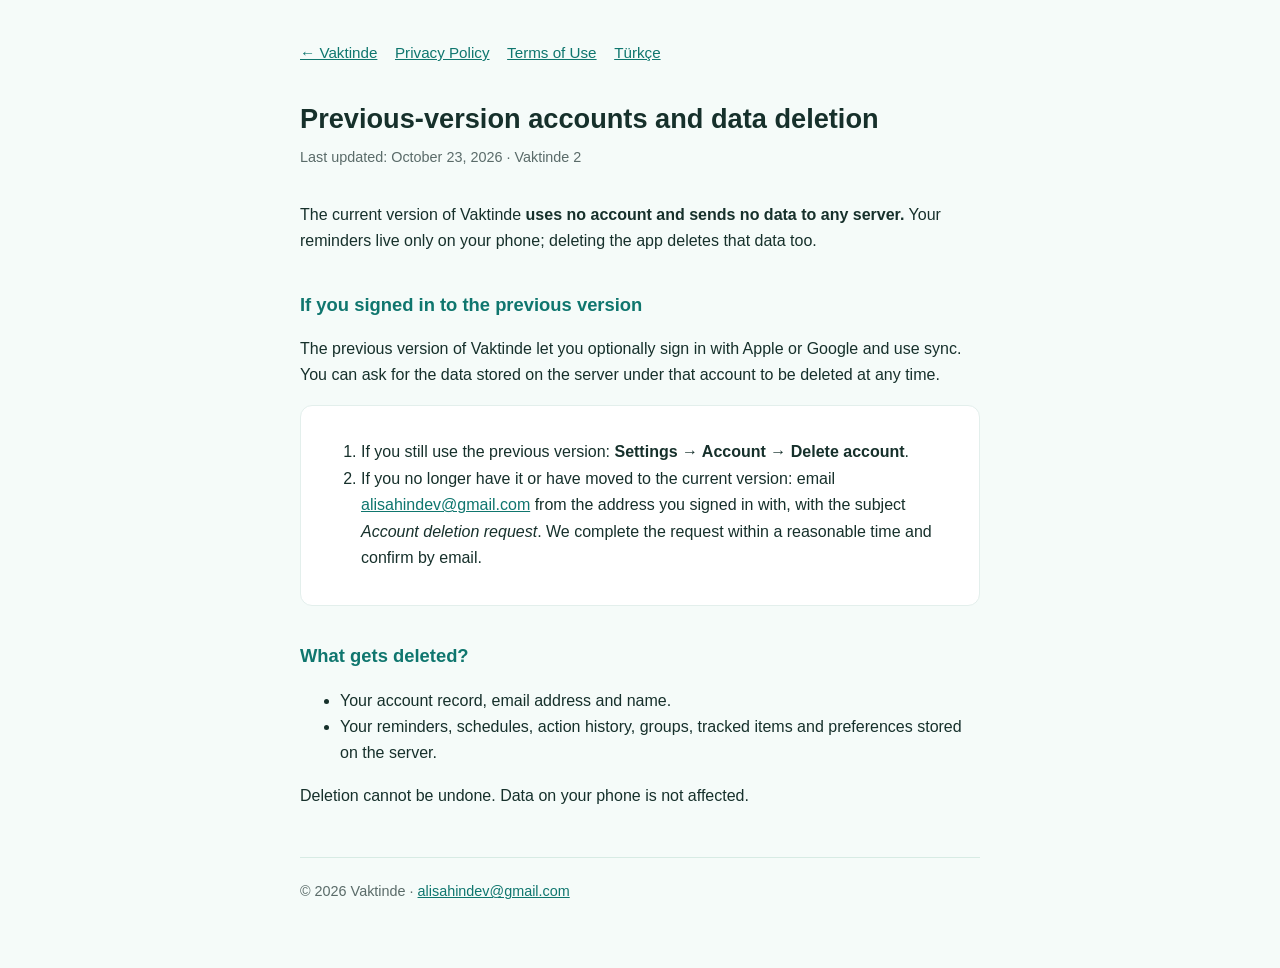
==== delete-account-en.html @ 58a7aeb7 "Update legal pages for Vaktinde 2 Vaktinde 2 has no account and no server: reminders stay on the pho" ====
<!doctype html>
<html lang="en">
<head>
<meta charset="utf-8">
<meta name="viewport" content="width=device-width, initial-scale=1">
<title>Vaktinde — Previous-version accounts and data deletion</title>
<link rel="stylesheet" href="style.css">
</head>
<body>
<nav class="nav"><a href="index.html">← Vaktinde</a><a href="privacy-en.html">Privacy Policy</a><a href="terms-en.html">Terms of Use</a><a href="delete-account.html" hreflang="tr">Türkçe</a></nav>

<h1>Previous-version accounts and data deletion</h1>
<p class="updated">Last updated: October 23, 2026 · Vaktinde 2</p>

<p>The current version of Vaktinde <strong>uses no account and sends no data to any server.</strong> Your reminders live only on your phone; deleting the app deletes that data too.</p>

<h2>If you signed in to the previous version</h2>
<p>The previous version of Vaktinde let you optionally sign in with Apple or Google and use sync. You can ask for the data stored on the server under that account to be deleted at any time.</p>
<div class="card">
  <ol>
    <li>If you still use the previous version: <strong>Settings → Account → Delete account</strong>.</li>
    <li>If you no longer have it or have moved to the current version: email <a href="mailto:alisahindev@gmail.com?subject=Account%20deletion%20request">alisahindev@gmail.com</a> from the address you signed in with, with the subject <em>Account deletion request</em>. We complete the request within a reasonable time and confirm by email.</li>
  </ol>
</div>

<h2>What gets deleted?</h2>
<ul>
  <li>Your account record, email address and name.</li>
  <li>Your reminders, schedules, action history, groups, tracked items and preferences stored on the server.</li>
</ul>
<p>Deletion cannot be undone. Data on your phone is not affected.</p>

<footer>© 2026 Vaktinde · <a href="mailto:alisahindev@gmail.com">alisahindev@gmail.com</a></footer>
</body>
</html>
---- style.css ----
:root { color-scheme: light dark; }
* { box-sizing: border-box; }
body {
  margin: 0 auto;
  max-width: 720px;
  padding: 2.5rem 1.25rem 4rem;
  font-family: -apple-system, BlinkMacSystemFont, "Segoe UI", Roboto, Helvetica, Arial, sans-serif;
  line-height: 1.65;
  color: #16302b;
  background: #f5fbf9;
}
h1 { font-size: 1.7rem; margin: 0 0 .25rem; }
h2 { font-size: 1.15rem; margin: 2.2rem 0 .4rem; color: #0f766e; }
p, li { font-size: 1rem; }
a { color: #0f766e; }
.updated { color: #5a6b69; font-size: .9rem; margin: 0 0 2rem; }
.nav { margin-bottom: 2rem; font-size: .95rem; }
.nav a { margin-right: 1.1rem; white-space: nowrap; }
.note {
  background: #fff7e6; border: 1px solid #f0d999; border-radius: 8px;
  padding: .75rem 1rem; font-size: .9rem; margin: 1.5rem 0;
}
table { border-collapse: collapse; width: 100%; margin: .6rem 0; font-size: .93rem; }
th, td { border: 1px solid #d7ebe4; padding: .5rem .6rem; text-align: left; vertical-align: top; }
th { background: #eaf6f2; }
code { background: #eaf6f2; padding: .1rem .35rem; border-radius: 4px; font-size: .9em; }
footer { margin-top: 3rem; padding-top: 1.4rem; border-top: 1px solid #d7ebe4; color: #5a6b69; font-size: .9rem; }
.card { background: #ffffff; border: 1px solid #e3efec; border-radius: 12px; padding: 1.1rem 1.25rem; margin: 1rem 0; }
@media (prefers-color-scheme: dark) {
  body { background: #0f1715; color: #e3efec; }
  h2 { color: #5ecdb8; }
  a { color: #5ecdb8; }
  th { background: #16302b; }
  td, th { border-color: #24403a; }
  code, .card { background: #16221f; }
  .card { border-color: #24403a; }
  .note { background: #2a2410; border-color: #5c4d1e; }
}
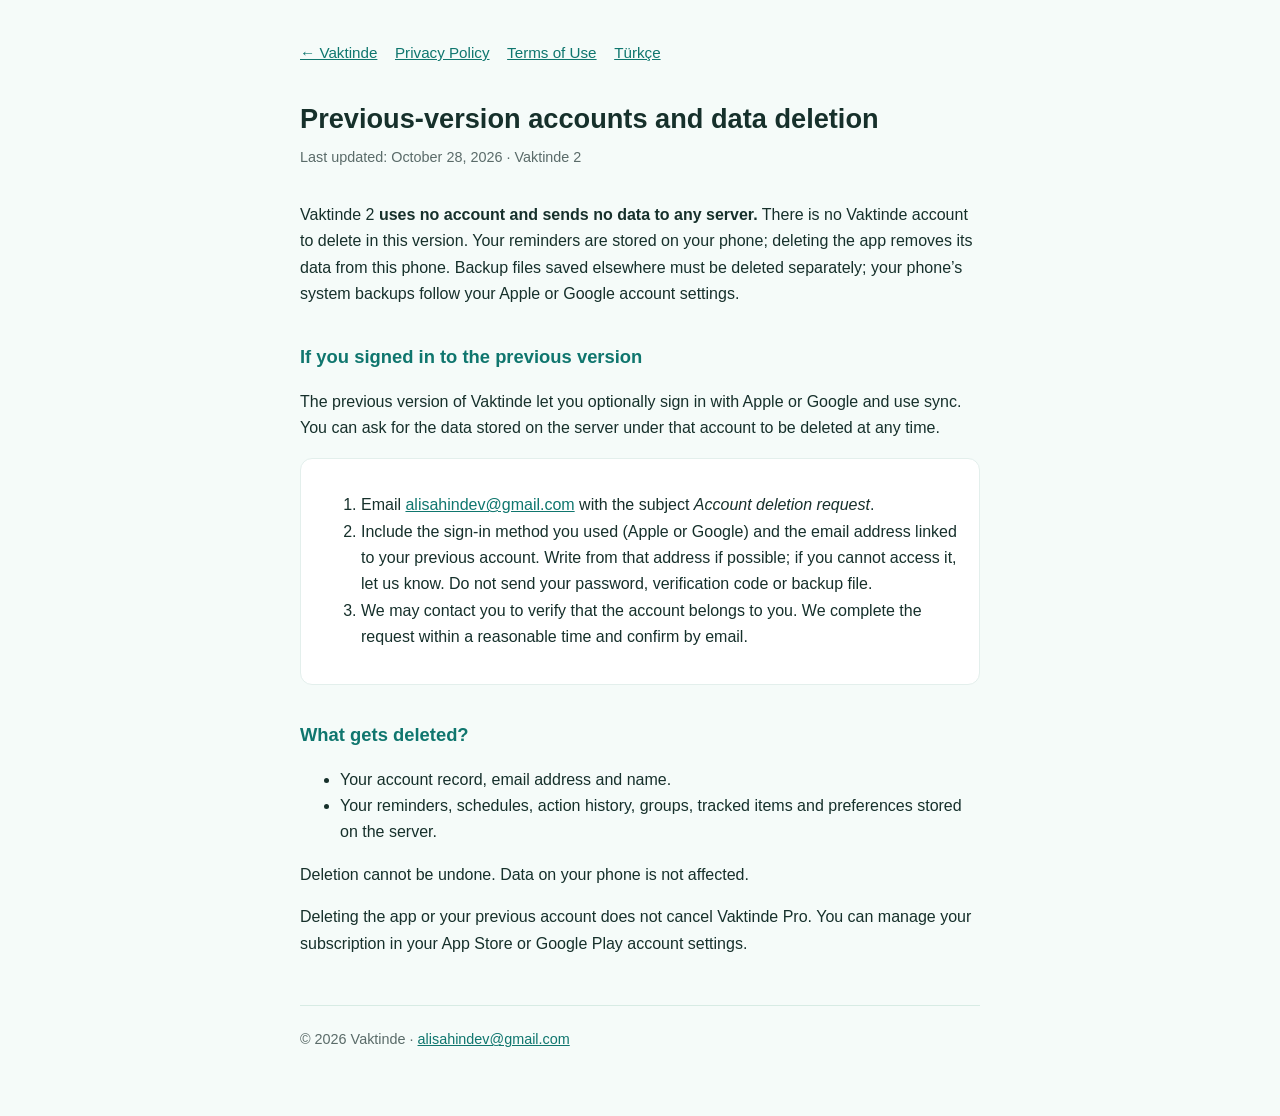
==== commit 07939d36: "Sync legal pages with app, add TR/EN landing pages, sitemap and robots Co-Authored-By: Claude Opus 5" ====
--- a/delete-account-en.html
+++ b/delete-account-en.html
@@ -10,16 +10,17 @@
 <nav class="nav"><a href="index.html">← Vaktinde</a><a href="privacy-en.html">Privacy Policy</a><a href="terms-en.html">Terms of Use</a><a href="delete-account.html" hreflang="tr">Türkçe</a></nav>
 
 <h1>Previous-version accounts and data deletion</h1>
-<p class="updated">Last updated: October 23, 2026 · Vaktinde 2</p>
+<p class="updated">Last updated: October 28, 2026 · Vaktinde 2</p>
 
-<p>The current version of Vaktinde <strong>uses no account and sends no data to any server.</strong> Your reminders live only on your phone; deleting the app deletes that data too.</p>
+<p>Vaktinde 2 <strong>uses no account and sends no data to any server.</strong> There is no Vaktinde account to delete in this version. Your reminders are stored on your phone; deleting the app removes its data from this phone. Backup files saved elsewhere must be deleted separately; your phone’s system backups follow your Apple or Google account settings.</p>
 
 <h2>If you signed in to the previous version</h2>
 <p>The previous version of Vaktinde let you optionally sign in with Apple or Google and use sync. You can ask for the data stored on the server under that account to be deleted at any time.</p>
 <div class="card">
   <ol>
-    <li>If you still use the previous version: <strong>Settings → Account → Delete account</strong>.</li>
-    <li>If you no longer have it or have moved to the current version: email <a href="mailto:alisahindev@gmail.com?subject=Account%20deletion%20request">alisahindev@gmail.com</a> from the address you signed in with, with the subject <em>Account deletion request</em>. We complete the request within a reasonable time and confirm by email.</li>
+    <li>Email <a href="mailto:alisahindev@gmail.com?subject=Account%20deletion%20request">alisahindev@gmail.com</a> with the subject <em>Account deletion request</em>.</li>
+    <li>Include the sign-in method you used (Apple or Google) and the email address linked to your previous account. Write from that address if possible; if you cannot access it, let us know. Do not send your password, verification code or backup file.</li>
+    <li>We may contact you to verify that the account belongs to you. We complete the request within a reasonable time and confirm by email.</li>
   </ol>
 </div>
 
@@ -29,6 +30,7 @@
   <li>Your reminders, schedules, action history, groups, tracked items and preferences stored on the server.</li>
 </ul>
 <p>Deletion cannot be undone. Data on your phone is not affected.</p>
+<p>Deleting the app or your previous account does not cancel Vaktinde Pro. You can manage your subscription in your App Store or Google Play account settings.</p>
 
 <footer>© 2026 Vaktinde · <a href="mailto:alisahindev@gmail.com">alisahindev@gmail.com</a></footer>
 </body>
--- a/style.css
+++ b/style.css
@@ -30,6 +30,7 @@
   body { background: #0f1715; color: #e3efec; }
   h2 { color: #5ecdb8; }
   a { color: #5ecdb8; }
+  .updated, footer { color: #9aafaa; }
   th { background: #16302b; }
   td, th { border-color: #24403a; }
   code, .card { background: #16221f; }
